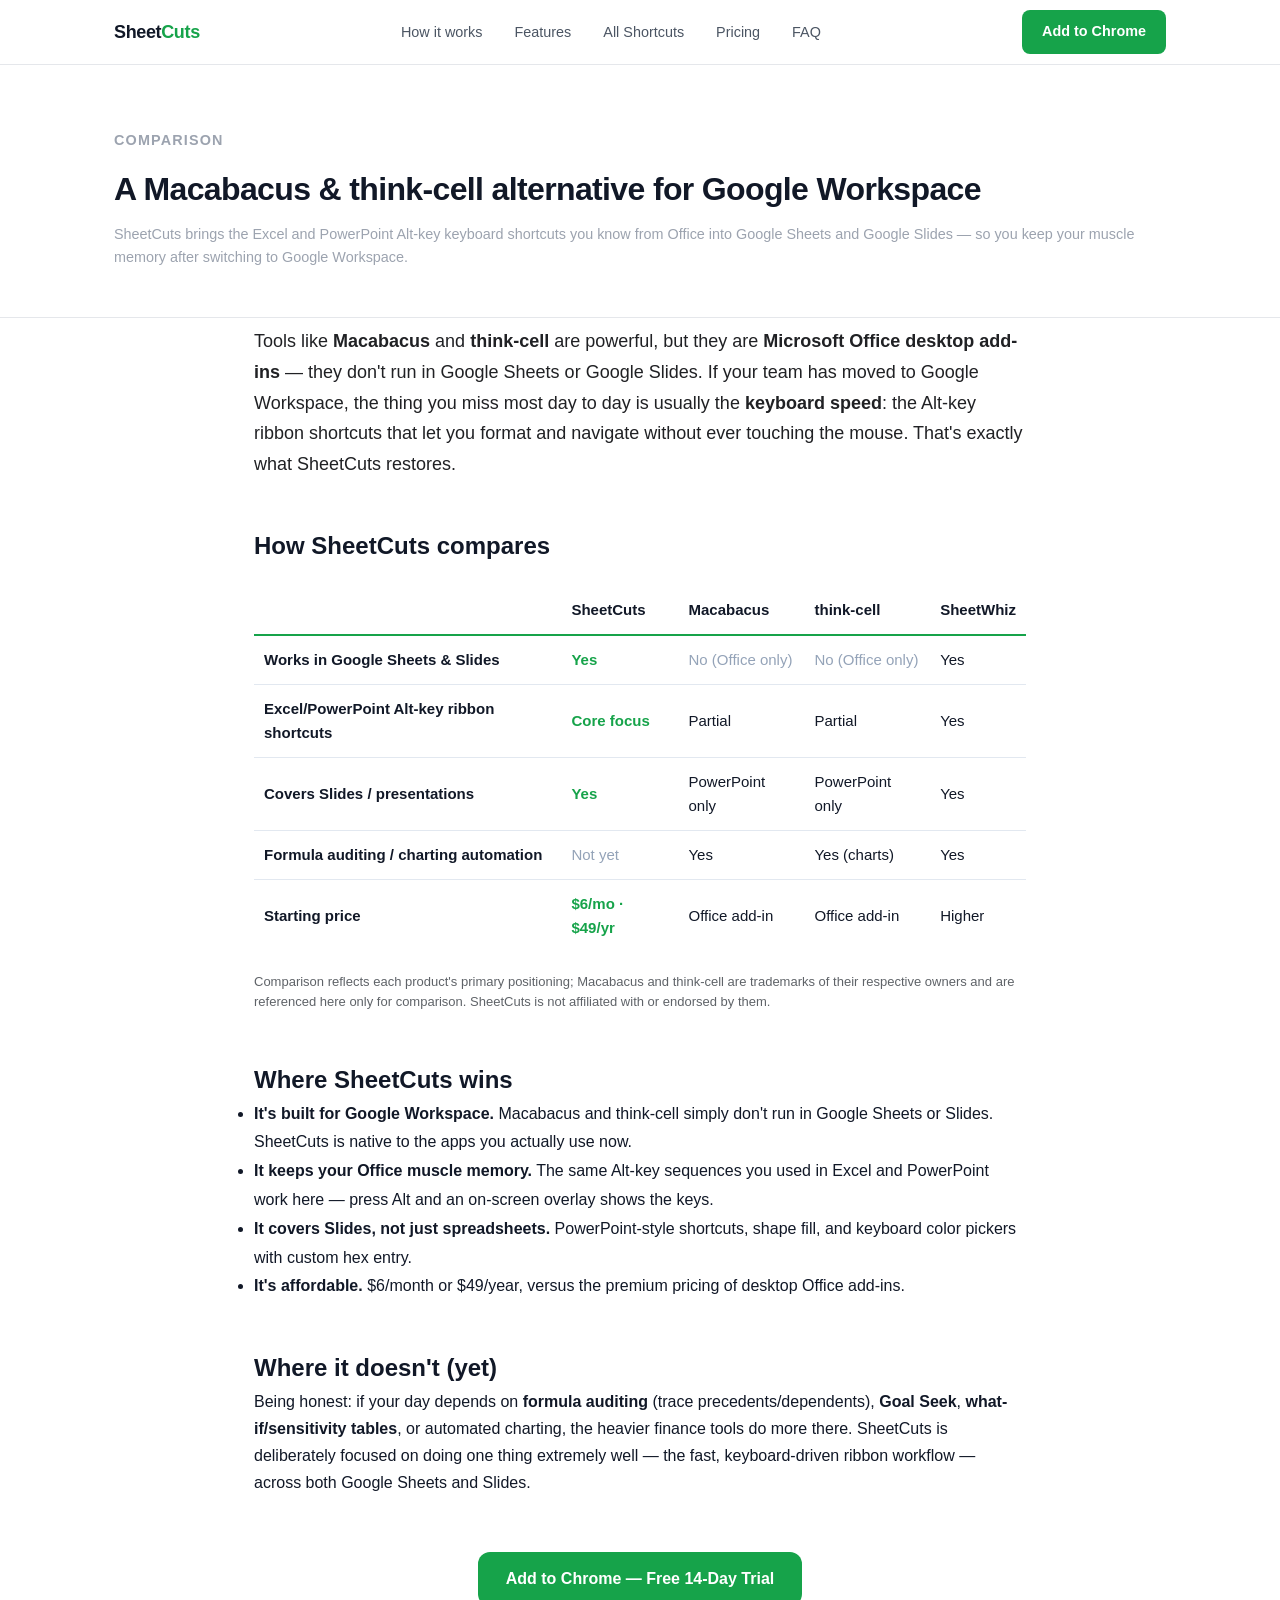
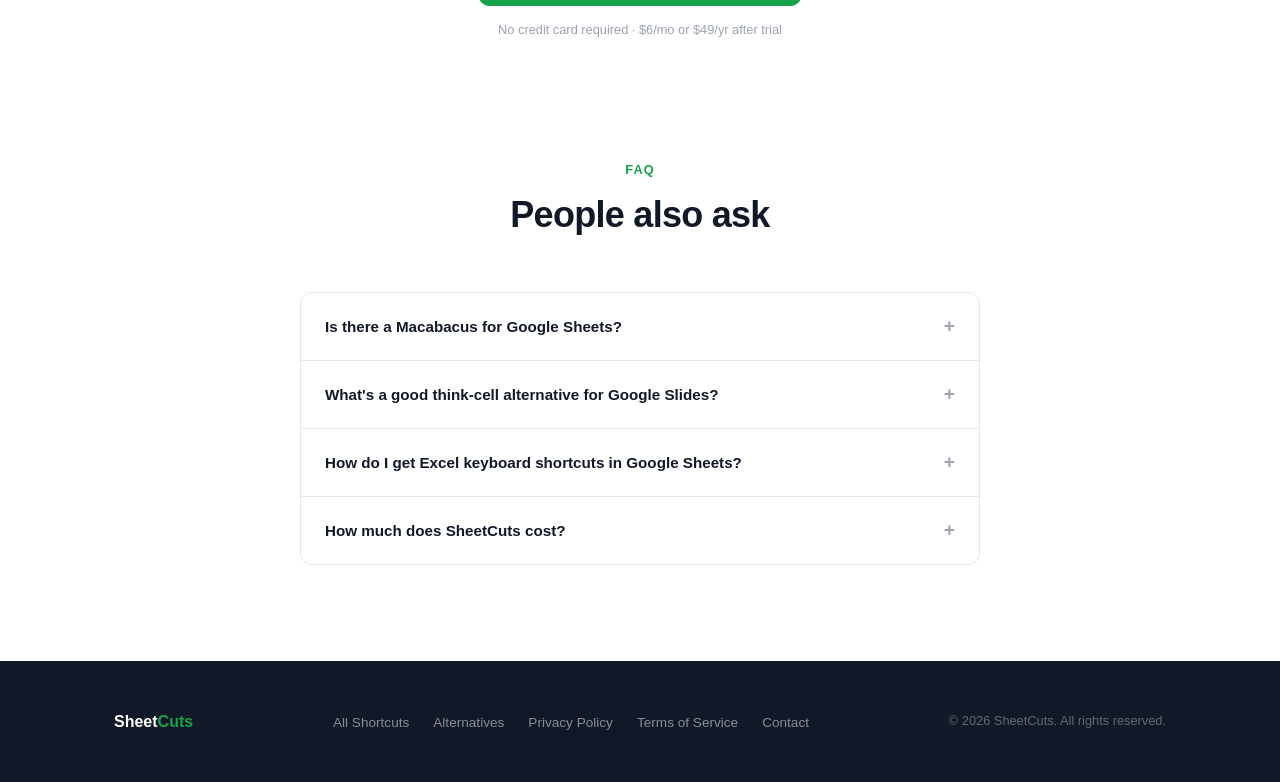
==== alternatives.html @ d7d9cd5d "Add alternatives page, JSON-LD schema, sitemap/robots, SEO titles - New /alternatives page (Macabacu" ====
<!DOCTYPE html>
<html lang="en">
<head>
  <meta charset="UTF-8">
  <meta http-equiv="Content-Security-Policy" content="default-src 'self'; script-src 'self'; style-src 'self' 'unsafe-inline' https://fonts.googleapis.com; font-src https://fonts.gstatic.com; img-src 'self' data:; connect-src 'self'; base-uri 'self'; form-action 'self'">
  <meta name="viewport" content="width=device-width, initial-scale=1.0">
  <title>Macabacus & think-cell alternative for Google Sheets & Slides | SheetCuts</title>
  <meta name="description" content="Looking for a Macabacus or think-cell alternative that works in Google Sheets and Slides? SheetCuts brings Excel & PowerPoint Alt-key keyboard shortcuts to Google Workspace for $6/month.">
  <link rel="canonical" href="https://www.sheetcuts.app/alternatives">

  <!-- Open Graph -->
  <meta property="og:type" content="website">
  <meta property="og:title" content="A Macabacus & think-cell alternative for Google Sheets & Slides">
  <meta property="og:description" content="SheetCuts brings Excel & PowerPoint Alt-key keyboard shortcuts to Google Sheets and Slides — built for Google Workspace, $6/month.">
  <meta property="og:url" content="https://www.sheetcuts.app/alternatives">

  <link rel="preconnect" href="https://fonts.googleapis.com">
  <link rel="preconnect" href="https://fonts.gstatic.com" crossorigin>
  <link href="https://fonts.googleapis.com/css2?family=Inter:wght@400;500;600;700;800&display=swap" rel="stylesheet">
  <link rel="stylesheet" href="style.css">

  <!-- Structured data: helps search engines and AI assistants extract the facts -->
  <script type="application/ld+json">
  {
    "@context": "https://schema.org",
    "@type": "SoftwareApplication",
    "name": "SheetCuts",
    "applicationCategory": "BusinessApplication",
    "operatingSystem": "Chrome (Google Sheets, Google Slides)",
    "url": "https://www.sheetcuts.app/",
    "description": "SheetCuts is a Chrome extension that brings Microsoft Office Alt-key ribbon keyboard shortcuts to Google Sheets and Google Slides. It is a lightweight, Google Workspace-native alternative to Excel and PowerPoint power-user add-ins such as Macabacus and think-cell, focused on keyboard-driven formatting and navigation.",
    "offers": {
      "@type": "Offer",
      "price": "6.00",
      "priceCurrency": "USD",
      "description": "$6/month or $49/year after a 14-day free trial."
    }
  }
  </script>
  <script type="application/ld+json">
  {
    "@context": "https://schema.org",
    "@type": "FAQPage",
    "mainEntity": [
      {
        "@type": "Question",
        "name": "Is there a Macabacus for Google Sheets?",
        "acceptedAnswer": {
          "@type": "Answer",
          "text": "Macabacus runs only inside Microsoft Office. If you have moved to Google Workspace, SheetCuts is the closest keyboard-first equivalent: it brings Excel and PowerPoint Alt-key ribbon shortcuts to Google Sheets and Google Slides, so you keep your Office muscle memory. SheetCuts focuses on shortcuts and formatting; it does not (yet) include Macabacus-style formula auditing or chart automation."
        }
      },
      {
        "@type": "Question",
        "name": "What is a good think-cell alternative for Google Slides?",
        "acceptedAnswer": {
          "@type": "Answer",
          "text": "think-cell is a Microsoft PowerPoint add-in and does not run in Google Slides. SheetCuts brings PowerPoint-style Alt-key keyboard shortcuts to Google Slides — text formatting, alignment, arrange, shape fill, and keyboard color pickers — for users who want that fast, keyboard-driven workflow in Google Workspace rather than charting automation."
        }
      },
      {
        "@type": "Question",
        "name": "How do I get Excel keyboard shortcuts in Google Sheets?",
        "acceptedAnswer": {
          "@type": "Answer",
          "text": "Install the SheetCuts Chrome extension. Press Alt in any Google Sheet and a key-tip overlay shows the same Alt-key ribbon shortcuts you know from Excel (Alt+H for Home, Alt+N for Insert, and so on). It covers 116 shortcuts across all seven ribbon tabs in Sheets, plus 53 in Google Slides."
        }
      },
      {
        "@type": "Question",
        "name": "How much does SheetCuts cost?",
        "acceptedAnswer": {
          "@type": "Answer",
          "text": "SheetCuts is $6 per month or $49 per year, with a 14-day free trial and no credit card required to start. That is a fraction of the cost of desktop Office add-ins."
        }
      }
    ]
  }
  </script>
</head>
<body>

  <!-- Navigation -->
  <nav>
    <div class="container nav-inner">
      <a href="/" class="nav-logo">Sheet<span>Cuts</span></a>
      <ul class="nav-links">
        <li><a href="/#how-it-works">How it works</a></li>
        <li><a href="/#features">Features</a></li>
        <li><a href="/shortcuts">All Shortcuts</a></li>
        <li><a href="/#pricing">Pricing</a></li>
        <li><a href="/#faq">FAQ</a></li>
      </ul>
      <a href="https://chromewebstore.google.com/detail/sheetcuts/gdgindnabolfjpibpclidgkjghapodpd" target="_blank" rel="noopener" class="btn btn-primary">Add to Chrome</a>
    </div>
  </nav>

  <!-- Page Header -->
  <div class="page-header">
    <div class="container">
      <p class="section-label">Comparison</p>
      <h1>A Macabacus &amp; think-cell alternative for Google Workspace</h1>
      <p>SheetCuts brings the Excel and PowerPoint Alt-key keyboard shortcuts you know from Office into Google Sheets and Google Slides &mdash; so you keep your muscle memory after switching to Google Workspace.</p>
    </div>
  </div>

  <div class="container" style="max-width:820px; padding-top:8px;">

    <!-- Plain, extractable summary (good for both readers and AI assistants) -->
    <p style="font-size:18px; line-height:1.7; color:#202124;">
      Tools like <strong>Macabacus</strong> and <strong>think-cell</strong> are powerful, but they are
      <strong>Microsoft Office desktop add-ins</strong> &mdash; they don't run in Google Sheets or Google Slides.
      If your team has moved to Google Workspace, the thing you miss most day to day is usually the
      <strong>keyboard speed</strong>: the Alt-key ribbon shortcuts that let you format and navigate without ever
      touching the mouse. That's exactly what SheetCuts restores.
    </p>

    <h2 style="margin-top:48px;">How SheetCuts compares</h2>
    <div style="overflow-x:auto;">
      <table style="width:100%; border-collapse:collapse; margin:20px 0; font-size:15px;">
        <thead>
          <tr style="border-bottom:2px solid #16a34a; text-align:left;">
            <th style="padding:12px 10px;">&nbsp;</th>
            <th style="padding:12px 10px;">SheetCuts</th>
            <th style="padding:12px 10px;">Macabacus</th>
            <th style="padding:12px 10px;">think-cell</th>
            <th style="padding:12px 10px;">SheetWhiz</th>
          </tr>
        </thead>
        <tbody>
          <tr style="border-bottom:1px solid #e2e8f0;">
            <td style="padding:12px 10px; font-weight:600;">Works in Google Sheets &amp; Slides</td>
            <td style="padding:12px 10px; color:#16a34a; font-weight:600;">Yes</td>
            <td style="padding:12px 10px; color:#94a3b8;">No (Office only)</td>
            <td style="padding:12px 10px; color:#94a3b8;">No (Office only)</td>
            <td style="padding:12px 10px;">Yes</td>
          </tr>
          <tr style="border-bottom:1px solid #e2e8f0;">
            <td style="padding:12px 10px; font-weight:600;">Excel/PowerPoint Alt-key ribbon shortcuts</td>
            <td style="padding:12px 10px; color:#16a34a; font-weight:600;">Core focus</td>
            <td style="padding:12px 10px;">Partial</td>
            <td style="padding:12px 10px;">Partial</td>
            <td style="padding:12px 10px;">Yes</td>
          </tr>
          <tr style="border-bottom:1px solid #e2e8f0;">
            <td style="padding:12px 10px; font-weight:600;">Covers Slides / presentations</td>
            <td style="padding:12px 10px; color:#16a34a; font-weight:600;">Yes</td>
            <td style="padding:12px 10px;">PowerPoint only</td>
            <td style="padding:12px 10px;">PowerPoint only</td>
            <td style="padding:12px 10px;">Yes</td>
          </tr>
          <tr style="border-bottom:1px solid #e2e8f0;">
            <td style="padding:12px 10px; font-weight:600;">Formula auditing / charting automation</td>
            <td style="padding:12px 10px; color:#94a3b8;">Not yet</td>
            <td style="padding:12px 10px;">Yes</td>
            <td style="padding:12px 10px;">Yes (charts)</td>
            <td style="padding:12px 10px;">Yes</td>
          </tr>
          <tr>
            <td style="padding:12px 10px; font-weight:600;">Starting price</td>
            <td style="padding:12px 10px; color:#16a34a; font-weight:600;">$6/mo &middot; $49/yr</td>
            <td style="padding:12px 10px;">Office add-in</td>
            <td style="padding:12px 10px;">Office add-in</td>
            <td style="padding:12px 10px;">Higher</td>
          </tr>
        </tbody>
      </table>
    </div>
    <p style="color:#5f6368; font-size:13px;">Comparison reflects each product's primary positioning; Macabacus and think-cell are trademarks of their respective owners and are referenced here only for comparison. SheetCuts is not affiliated with or endorsed by them.</p>

    <h2 style="margin-top:48px;">Where SheetCuts wins</h2>
    <ul style="font-size:16px; line-height:1.8;">
      <li><strong>It's built for Google Workspace.</strong> Macabacus and think-cell simply don't run in Google Sheets or Slides. SheetCuts is native to the apps you actually use now.</li>
      <li><strong>It keeps your Office muscle memory.</strong> The same Alt-key sequences you used in Excel and PowerPoint work here &mdash; press Alt and an on-screen overlay shows the keys.</li>
      <li><strong>It covers Slides, not just spreadsheets.</strong> PowerPoint-style shortcuts, shape fill, and keyboard color pickers with custom hex entry.</li>
      <li><strong>It's affordable.</strong> $6/month or $49/year, versus the premium pricing of desktop Office add-ins.</li>
    </ul>

    <h2 style="margin-top:48px;">Where it doesn't (yet)</h2>
    <p style="font-size:16px; line-height:1.7;">
      Being honest: if your day depends on <strong>formula auditing</strong> (trace precedents/dependents),
      <strong>Goal Seek</strong>, <strong>what-if/sensitivity tables</strong>, or automated charting, the
      heavier finance tools do more there. SheetCuts is deliberately focused on doing one thing extremely well
      &mdash; the fast, keyboard-driven ribbon workflow &mdash; across both Google Sheets and Slides.
    </p>

    <div style="text-align:center; margin:56px 0 24px;">
      <a href="https://chromewebstore.google.com/detail/sheetcuts/gdgindnabolfjpibpclidgkjghapodpd" target="_blank" rel="noopener" class="btn btn-primary btn-lg">Add to Chrome &mdash; Free 14-Day Trial</a>
      <p class="hero-note" style="margin-top:14px;">No credit card required &middot; $6/mo or $49/yr after trial</p>
    </div>

  </div>

  <!-- FAQ -->
  <section id="faq">
    <div class="container" style="text-align:center;">
      <div class="section-label">FAQ</div>
      <h2 class="section-title">People also ask</h2>
      <div class="faq-list" style="text-align:left;">

        <div class="faq-item">
          <button class="faq-question">Is there a Macabacus for Google Sheets?<span class="faq-icon">+</span></button>
          <div class="faq-answer">Macabacus runs only inside Microsoft Office. If you've moved to Google Workspace, SheetCuts is the closest keyboard-first equivalent: it brings Excel and PowerPoint Alt-key ribbon shortcuts to Google Sheets and Slides so you keep your Office muscle memory. SheetCuts focuses on shortcuts and formatting; it doesn't (yet) include Macabacus-style formula auditing or chart automation.</div>
        </div>

        <div class="faq-item">
          <button class="faq-question">What's a good think-cell alternative for Google Slides?<span class="faq-icon">+</span></button>
          <div class="faq-answer">think-cell is a PowerPoint add-in and doesn't run in Google Slides. SheetCuts brings PowerPoint-style Alt-key keyboard shortcuts to Google Slides — text formatting, alignment, arrange, shape fill, and keyboard color pickers — for people who want that fast, keyboard-driven workflow in Google Workspace.</div>
        </div>

        <div class="faq-item">
          <button class="faq-question">How do I get Excel keyboard shortcuts in Google Sheets?<span class="faq-icon">+</span></button>
          <div class="faq-answer">Install the SheetCuts Chrome extension and press Alt in any Google Sheet — a key-tip overlay shows the same Alt-key ribbon shortcuts you know from Excel (Alt+H, Alt+N, and so on). It covers 116 shortcuts across all seven Sheets ribbon tabs, plus 53 in Google Slides.</div>
        </div>

        <div class="faq-item">
          <button class="faq-question">How much does SheetCuts cost?<span class="faq-icon">+</span></button>
          <div class="faq-answer">$6 per month or $49 per year, with a 14-day free trial and no credit card required to start — a fraction of the cost of desktop Office add-ins.</div>
        </div>

      </div>
    </div>
  </section>

  <!-- Footer -->
  <footer>
    <div class="container footer-inner">
      <div class="footer-logo">Sheet<span>Cuts</span></div>
      <ul class="footer-links">
        <li><a href="/shortcuts">All Shortcuts</a></li>
        <li><a href="/alternatives">Alternatives</a></li>
        <li><a href="/privacy">Privacy Policy</a></li>
        <li><a href="/terms">Terms of Service</a></li>
        <li><a href="mailto:sheetcuts@gmail.com">Contact</a></li>
      </ul>
      <p class="footer-copy">&copy; 2026 SheetCuts. All rights reserved.</p>
    </div>
  </footer>

  <script src="main.js"></script>

</body>
</html>
---- style.css ----
/* ─── Reset & Base ─────────────────────────────────────────── */
*, *::before, *::after { box-sizing: border-box; margin: 0; padding: 0; }

:root {
  --brand:        #16a34a;
  --brand-dark:   #15803d;
  --brand-light:  #f0fdf4;
  --brand-border: #bbf7d0;
  --text-primary: #111827;
  --text-secondary: #4b5563;
  --text-muted:   #9ca3af;
  --border:       #e5e7eb;
  --bg:           #ffffff;
  --bg-subtle:    #f9fafb;
  --radius:       12px;
  --radius-sm:    8px;
  --shadow-sm:    0 1px 2px rgba(0,0,0,0.05);
  --shadow:       0 1px 3px rgba(0,0,0,0.1), 0 1px 2px rgba(0,0,0,0.06);
  --shadow-md:    0 4px 6px -1px rgba(0,0,0,0.1), 0 2px 4px -1px rgba(0,0,0,0.06);
  --shadow-lg:    0 10px 15px -3px rgba(0,0,0,0.1), 0 4px 6px -2px rgba(0,0,0,0.05);
}

html { scroll-behavior: smooth; }

body {
  font-family: 'Inter', -apple-system, BlinkMacSystemFont, 'Segoe UI', sans-serif;
  color: var(--text-primary);
  line-height: 1.6;
  background: var(--bg);
  -webkit-font-smoothing: antialiased;
}

a { color: var(--brand); text-decoration: none; }
a:hover { color: var(--brand-dark); }

img { max-width: 100%; display: block; }

/* ─── Layout ────────────────────────────────────────────────── */
.container {
  max-width: 1100px;
  margin: 0 auto;
  padding: 0 24px;
}

section { padding: 96px 0; }

/* ─── Navigation ────────────────────────────────────────────── */
nav {
  position: sticky;
  top: 0;
  z-index: 100;
  background: rgba(255,255,255,0.9);
  backdrop-filter: blur(12px);
  border-bottom: 1px solid var(--border);
}

.nav-inner {
  display: flex;
  align-items: center;
  justify-content: space-between;
  height: 64px;
}

.nav-logo {
  font-size: 1.125rem;
  font-weight: 700;
  color: var(--text-primary);
  letter-spacing: -0.02em;
}

.nav-logo span { color: var(--brand); }

.nav-links {
  display: flex;
  align-items: center;
  gap: 32px;
  list-style: none;
}

.nav-links a {
  font-size: 0.9rem;
  font-weight: 500;
  color: var(--text-secondary);
  transition: color 0.15s;
}

.nav-links a:hover { color: var(--text-primary); }

/* ─── Buttons ────────────────────────────────────────────────── */
.btn {
  display: inline-flex;
  align-items: center;
  gap: 8px;
  padding: 10px 20px;
  border-radius: var(--radius-sm);
  font-size: 0.9rem;
  font-weight: 600;
  cursor: pointer;
  transition: all 0.15s;
  border: none;
  text-decoration: none;
}

.btn-primary {
  background: var(--brand);
  color: #fff;
}

.btn-primary:hover {
  background: var(--brand-dark);
  color: #fff;
  transform: translateY(-1px);
  box-shadow: var(--shadow-md);
}

.btn-lg {
  padding: 14px 28px;
  font-size: 1rem;
  border-radius: var(--radius);
}

.btn-outline {
  background: transparent;
  color: var(--text-secondary);
  border: 1px solid var(--border);
}

.btn-outline:hover {
  background: var(--bg-subtle);
  color: var(--text-primary);
}

/* ─── Hero ───────────────────────────────────────────────────── */
.hero {
  padding: 80px 0 96px;
  text-align: center;
  background: linear-gradient(180deg, var(--brand-light) 0%, var(--bg) 100%);
}

.hero-badge {
  display: inline-flex;
  align-items: center;
  gap: 6px;
  background: var(--brand-light);
  border: 1px solid var(--brand-border);
  color: var(--brand-dark);
  font-size: 0.8rem;
  font-weight: 600;
  padding: 4px 12px;
  border-radius: 100px;
  margin-bottom: 28px;
  letter-spacing: 0.01em;
}

.hero h1 {
  font-size: clamp(2.25rem, 5vw, 3.5rem);
  font-weight: 800;
  line-height: 1.15;
  letter-spacing: -0.03em;
  color: var(--text-primary);
  margin-bottom: 20px;
  max-width: 700px;
  margin-left: auto;
  margin-right: auto;
}

.hero h1 em {
  font-style: normal;
  color: var(--brand);
}

.hero p {
  font-size: 1.125rem;
  color: var(--text-secondary);
  max-width: 540px;
  margin: 0 auto 36px;
  line-height: 1.7;
}

.hero-cta {
  display: flex;
  align-items: center;
  justify-content: center;
  gap: 12px;
  flex-wrap: wrap;
}

.hero-note {
  font-size: 0.8rem;
  color: var(--text-muted);
  margin-top: 12px;
}

/* Overlay mockup */
.overlay-mockup {
  margin: 56px auto 0;
  max-width: 620px;
  background: rgba(30, 30, 30, 0.92);
  border-radius: var(--radius);
  padding: 16px 20px 20px;
  box-shadow: var(--shadow-lg), 0 0 0 1px rgba(255,255,255,0.08);
  text-align: left;
}

.overlay-breadcrumb {
  font-size: 0.75rem;
  color: rgba(255,255,255,0.5);
  font-family: monospace;
  margin-bottom: 12px;
  letter-spacing: 0.05em;
}

.overlay-keys {
  display: flex;
  flex-wrap: wrap;
  gap: 8px;
}

.key-badge {
  display: inline-flex;
  flex-direction: column;
  align-items: center;
  gap: 4px;
  min-width: 64px;
  padding: 8px 10px;
  background: rgba(255,255,255,0.1);
  border: 1px solid rgba(255,255,255,0.15);
  border-radius: 6px;
}

.key-badge .key {
  font-size: 1rem;
  font-weight: 700;
  color: #fff;
  font-family: monospace;
  background: rgba(255,255,255,0.15);
  width: 28px;
  height: 28px;
  display: flex;
  align-items: center;
  justify-content: center;
  border-radius: 4px;
}

.key-badge .label {
  font-size: 0.65rem;
  color: rgba(255,255,255,0.65);
  text-align: center;
  line-height: 1.2;
}

/* ─── Stats Bar ──────────────────────────────────────────────── */
.stats-bar {
  padding: 0;
  border-top: 1px solid var(--border);
  border-bottom: 1px solid var(--border);
}

.stats-inner {
  display: flex;
  justify-content: center;
  gap: 0;
}

.stat {
  display: flex;
  align-items: center;
  gap: 10px;
  padding: 24px 48px;
  border-right: 1px solid var(--border);
}

.stat:last-child { border-right: none; }

.stat-icon {
  font-size: 1.25rem;
}

.stat-text strong {
  display: block;
  font-size: 1.1rem;
  font-weight: 700;
  color: var(--text-primary);
  line-height: 1.2;
}

.stat-text span {
  font-size: 0.8rem;
  color: var(--text-muted);
}

/* ─── How It Works ───────────────────────────────────────────── */
.how-it-works { background: var(--bg-subtle); }

.section-label {
  font-size: 0.8rem;
  font-weight: 700;
  color: var(--brand);
  text-transform: uppercase;
  letter-spacing: 0.08em;
  margin-bottom: 12px;
}

.section-title {
  font-size: clamp(1.75rem, 3vw, 2.25rem);
  font-weight: 800;
  letter-spacing: -0.02em;
  line-height: 1.2;
  margin-bottom: 16px;
}

.section-subtitle {
  font-size: 1.05rem;
  color: var(--text-secondary);
  max-width: 520px;
  line-height: 1.7;
}

.steps {
  display: grid;
  grid-template-columns: repeat(3, 1fr);
  gap: 24px;
  margin-top: 56px;
}

.step {
  background: var(--bg);
  border: 1px solid var(--border);
  border-radius: var(--radius);
  padding: 32px 28px;
  box-shadow: var(--shadow-sm);
}

.step-num {
  display: inline-flex;
  align-items: center;
  justify-content: center;
  width: 36px;
  height: 36px;
  background: var(--brand-light);
  color: var(--brand);
  font-weight: 800;
  font-size: 0.9rem;
  border-radius: 8px;
  margin-bottom: 16px;
}

.step h3 {
  font-size: 1.05rem;
  font-weight: 700;
  margin-bottom: 8px;
  letter-spacing: -0.01em;
}

.step p {
  font-size: 0.9rem;
  color: var(--text-secondary);
  line-height: 1.6;
}

/* ─── Features ───────────────────────────────────────────────── */
.features-grid {
  display: grid;
  grid-template-columns: 1fr 1fr;
  gap: 32px;
  margin-top: 56px;
}

.feature-card {
  border: 1px solid var(--border);
  border-radius: var(--radius);
  padding: 32px;
  box-shadow: var(--shadow-sm);
}

.feature-card-header {
  display: flex;
  align-items: center;
  gap: 12px;
  margin-bottom: 20px;
}

.app-icon {
  width: 36px;
  height: 36px;
  border-radius: 8px;
  display: flex;
  align-items: center;
  justify-content: center;
  font-size: 1.1rem;
  font-weight: 700;
}

.app-icon.sheets { background: #e8f5e9; color: #2e7d32; }
.app-icon.slides { background: #fff3e0; color: #e65100; }

.feature-card h3 {
  font-size: 1.05rem;
  font-weight: 700;
  letter-spacing: -0.01em;
}

.feature-card h3 small {
  display: block;
  font-size: 0.75rem;
  font-weight: 500;
  color: var(--text-muted);
  letter-spacing: 0;
}

.tab-list {
  list-style: none;
  display: flex;
  flex-direction: column;
  gap: 10px;
}

.tab-list li {
  display: flex;
  align-items: flex-start;
  gap: 12px;
  font-size: 0.875rem;
  color: var(--text-secondary);
  line-height: 1.5;
}

.tab-key {
  display: inline-flex;
  align-items: center;
  justify-content: center;
  min-width: 60px;
  background: var(--bg-subtle);
  border: 1px solid var(--border);
  border-radius: 4px;
  font-family: monospace;
  font-size: 0.75rem;
  font-weight: 600;
  color: var(--text-primary);
  padding: 2px 6px;
  flex-shrink: 0;
}

.coming-soon-tag {
  display: inline-block;
  font-size: 0.7rem;
  font-weight: 600;
  color: var(--text-muted);
  background: var(--bg-subtle);
  border: 1px solid var(--border);
  border-radius: 100px;
  padding: 1px 8px;
  margin-top: 12px;
}

/* ─── Pricing ────────────────────────────────────────────────── */
.pricing { background: var(--bg-subtle); }

.pricing-grid {
  display: grid;
  grid-template-columns: repeat(3, 1fr);
  gap: 20px;
  margin-top: 56px;
  align-items: start;
}

.pricing-card {
  background: var(--bg);
  border: 1px solid var(--border);
  border-radius: var(--radius);
  padding: 32px 28px;
  box-shadow: var(--shadow-sm);
}

.pricing-card.featured {
  border-color: var(--brand);
  box-shadow: 0 0 0 1px var(--brand), var(--shadow-md);
  position: relative;
}

.featured-badge {
  position: absolute;
  top: -12px;
  left: 50%;
  transform: translateX(-50%);
  background: var(--brand);
  color: #fff;
  font-size: 0.72rem;
  font-weight: 700;
  padding: 3px 12px;
  border-radius: 100px;
  letter-spacing: 0.04em;
  text-transform: uppercase;
  white-space: nowrap;
}

.pricing-card h3 {
  font-size: 0.85rem;
  font-weight: 700;
  text-transform: uppercase;
  letter-spacing: 0.06em;
  color: var(--text-muted);
  margin-bottom: 12px;
}

.price {
  display: flex;
  align-items: baseline;
  gap: 4px;
  margin-bottom: 4px;
}

.price .amount {
  font-size: 2.5rem;
  font-weight: 800;
  letter-spacing: -0.03em;
  color: var(--text-primary);
}

.price .period {
  font-size: 0.875rem;
  color: var(--text-muted);
}

.price-note {
  font-size: 0.8rem;
  color: var(--text-muted);
  margin-bottom: 24px;
  min-height: 20px;
}

.price-note.savings {
  color: var(--brand);
  font-weight: 600;
}

.pricing-divider {
  border: none;
  border-top: 1px solid var(--border);
  margin: 24px 0;
}

.feature-list {
  list-style: none;
  display: flex;
  flex-direction: column;
  gap: 10px;
  margin-bottom: 28px;
}

.feature-list li {
  display: flex;
  align-items: center;
  gap: 8px;
  font-size: 0.875rem;
  color: var(--text-secondary);
}

.feature-list li::before {
  content: '✓';
  color: var(--brand);
  font-weight: 700;
  flex-shrink: 0;
}

.pricing-card .btn { width: 100%; justify-content: center; }

/* ─── FAQ ─────────────────────────────────────────────────────── */
.faq-list {
  max-width: 680px;
  margin: 56px auto 0;
  display: flex;
  flex-direction: column;
  gap: 0;
  border: 1px solid var(--border);
  border-radius: var(--radius);
  overflow: hidden;
}

.faq-item {
  border-bottom: 1px solid var(--border);
}

.faq-item:last-child { border-bottom: none; }

.faq-question {
  width: 100%;
  background: none;
  border: none;
  padding: 20px 24px;
  text-align: left;
  font-size: 0.95rem;
  font-weight: 600;
  color: var(--text-primary);
  cursor: pointer;
  display: flex;
  justify-content: space-between;
  align-items: center;
  gap: 16px;
  font-family: inherit;
  line-height: 1.4;
  transition: background 0.15s;
}

.faq-question:hover { background: var(--bg-subtle); }

.faq-icon {
  flex-shrink: 0;
  font-size: 1.2rem;
  color: var(--text-muted);
  transition: transform 0.2s;
}

.faq-item.open .faq-icon { transform: rotate(45deg); }

.faq-answer {
  display: none;
  padding: 0 24px 20px;
  font-size: 0.9rem;
  color: var(--text-secondary);
  line-height: 1.7;
}

.faq-item.open .faq-answer { display: block; }

/* ─── Footer ─────────────────────────────────────────────────── */
footer {
  background: var(--text-primary);
  color: rgba(255,255,255,0.6);
  padding: 48px 0;
}

.footer-inner {
  display: flex;
  align-items: center;
  justify-content: space-between;
  flex-wrap: wrap;
  gap: 20px;
}

.footer-logo {
  font-size: 1rem;
  font-weight: 700;
  color: #fff;
}

.footer-logo span { color: var(--brand); }

.footer-links {
  display: flex;
  gap: 24px;
  list-style: none;
}

.footer-links a {
  font-size: 0.85rem;
  color: rgba(255,255,255,0.5);
  transition: color 0.15s;
}

.footer-links a:hover { color: #fff; }

.footer-copy {
  font-size: 0.8rem;
  color: rgba(255,255,255,0.35);
}

/* ─── Inner pages (Privacy / Terms) ─────────────────────────── */
.page-header {
  padding: 64px 0 48px;
  border-bottom: 1px solid var(--border);
}

.page-header h1 {
  font-size: 2rem;
  font-weight: 800;
  letter-spacing: -0.02em;
  margin-bottom: 8px;
}

.page-header p {
  font-size: 0.9rem;
  color: var(--text-muted);
}

.page-content {
  padding: 64px 0 96px;
  max-width: 720px;
}

.page-content h2 {
  font-size: 1.15rem;
  font-weight: 700;
  margin: 40px 0 12px;
  color: var(--text-primary);
}

.page-content p {
  font-size: 0.95rem;
  color: var(--text-secondary);
  line-height: 1.8;
  margin-bottom: 16px;
}

.page-content ul {
  padding-left: 20px;
  margin-bottom: 16px;
  display: flex;
  flex-direction: column;
  gap: 8px;
}

.page-content ul li {
  font-size: 0.95rem;
  color: var(--text-secondary);
  line-height: 1.7;
}

.page-content a { color: var(--brand); }

/* ─── Shortcuts Page ─────────────────────────────────────────── */
.shortcuts-container {
  padding-top: 56px;
  padding-bottom: 96px;
}

.shortcuts-page-section {
  margin-bottom: 72px;
}

.shortcuts-app-header {
  display: flex;
  align-items: center;
  gap: 14px;
  margin-bottom: 28px;
  padding-bottom: 20px;
  border-bottom: 2px solid var(--border);
}

.shortcuts-app-header h2 {
  font-size: 1.35rem;
  font-weight: 800;
  letter-spacing: -0.02em;
  color: var(--text-primary);
  margin-bottom: 2px;
}

.shortcuts-app-header p {
  font-size: 0.82rem;
  color: var(--text-muted);
}

.shortcut-tab-group {
  margin-bottom: 20px;
  border: 1px solid var(--border);
  border-radius: var(--radius);
  overflow: hidden;
  box-shadow: var(--shadow-sm);
}

.shortcut-tab-header {
  display: flex;
  align-items: center;
  gap: 10px;
  padding: 11px 16px;
  background: var(--bg-subtle);
  border-bottom: 1px solid var(--border);
  font-size: 0.8rem;
  font-weight: 700;
  color: var(--text-secondary);
  letter-spacing: 0.01em;
}

.shortcut-tab-seq {
  font-family: monospace;
  font-size: 0.72rem;
  font-weight: 700;
  background: var(--brand-light);
  color: var(--brand-dark);
  border: 1px solid var(--brand-border);
  border-radius: 4px;
  padding: 1px 7px;
}

.shortcut-tab-body {
  padding: 16px;
}

.shortcut-subgroup {
  margin-bottom: 16px;
}

.shortcut-subgroup:last-child {
  margin-bottom: 0;
}

.shortcut-subgroup-label {
  font-size: 0.68rem;
  font-weight: 700;
  text-transform: uppercase;
  letter-spacing: 0.07em;
  color: var(--text-muted);
  margin-bottom: 6px;
}

.shortcuts-grid {
  display: grid;
  grid-template-columns: 1fr 1fr;
  gap: 3px;
}

.shortcut-row {
  display: flex;
  align-items: center;
  gap: 10px;
  padding: 5px 6px;
  border-radius: 5px;
  font-size: 0.82rem;
  color: var(--text-secondary);
  line-height: 1.4;
}

.shortcut-row:hover {
  background: var(--bg-subtle);
}

.shortcut-key {
  font-family: monospace;
  font-size: 0.7rem;
  font-weight: 600;
  background: var(--bg-subtle);
  border: 1px solid var(--border);
  border-radius: 4px;
  color: var(--text-primary);
  padding: 2px 6px;
  flex-shrink: 0;
  white-space: nowrap;
}

.shortcuts-coming-soon {
  font-size: 0.82rem;
  color: var(--text-muted);
  margin-top: 16px;
}

.feature-card-see-all {
  display: inline-block;
  font-size: 0.8rem;
  color: var(--brand);
  margin-top: 14px;
  font-weight: 500;
}

.feature-card-see-all:hover {
  color: var(--brand-dark);
}

/* ─── Responsive ─────────────────────────────────────────────── */
@media (max-width: 768px) {
  section { padding: 64px 0; }

  .nav-links { display: none; }

  .steps { grid-template-columns: 1fr; }

  .features-grid { grid-template-columns: 1fr; }

  .pricing-grid {
    grid-template-columns: 1fr;
    max-width: 400px;
    margin-left: auto;
    margin-right: auto;
  }

  .stats-inner {
    flex-direction: column;
  }

  .stat {
    border-right: none;
    border-bottom: 1px solid var(--border);
    padding: 20px 24px;
    justify-content: center;
  }

  .stat:last-child { border-bottom: none; }

  .footer-inner { flex-direction: column; text-align: center; }

  .footer-links { justify-content: center; }

  .overlay-mockup { margin-top: 40px; }
}
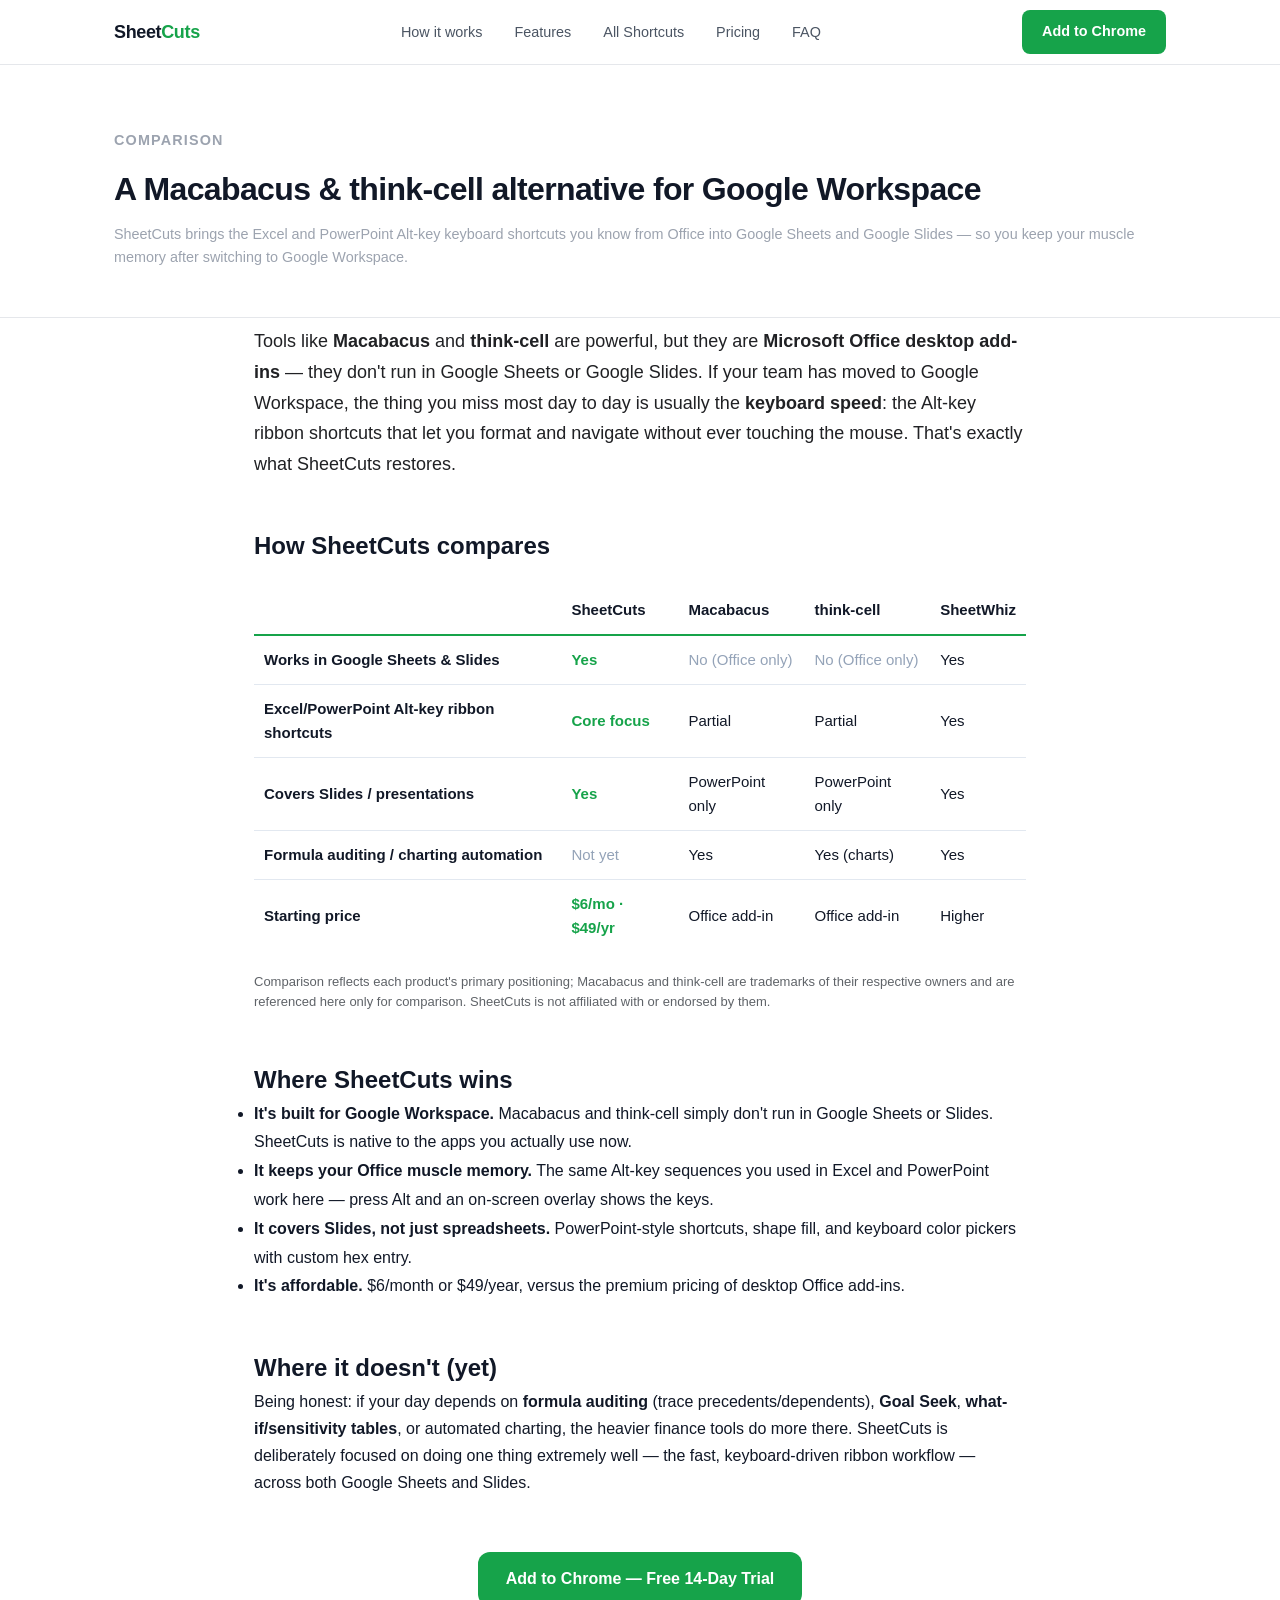
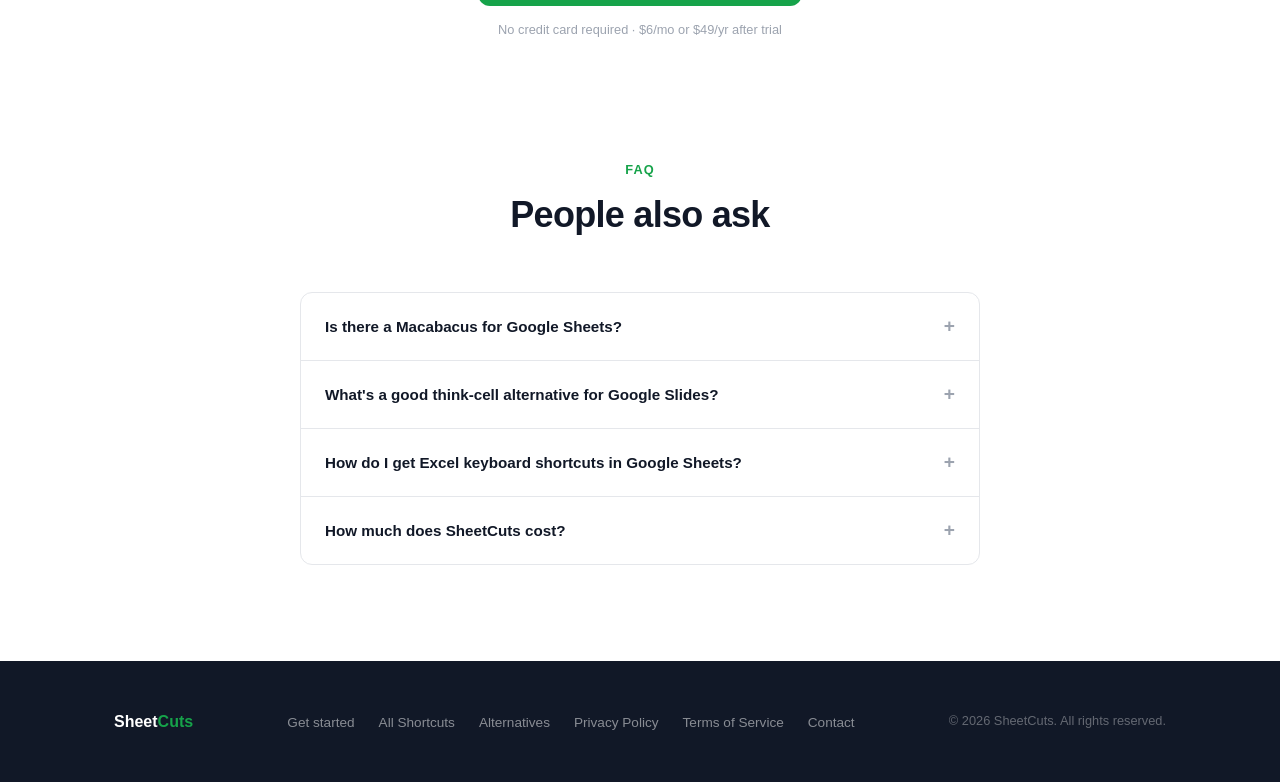
==== commit 22f63627: "Add hosted onboarding page (/onboarding) with the interactive practice sheet Web twin of the extensi" ====
--- a/alternatives.html
+++ b/alternatives.html
@@ -18,6 +18,9 @@
   <link rel="preconnect" href="https://fonts.gstatic.com" crossorigin>
   <link href="https://fonts.googleapis.com/css2?family=Inter:wght@400;500;600;700;800&display=swap" rel="stylesheet">
   <link rel="stylesheet" href="style.css">
+  <link rel="icon" href="/favicon.ico" sizes="any">
+  <link rel="icon" type="image/svg+xml" href="/favicon.svg">
+  <link rel="apple-touch-icon" href="/apple-touch-icon.png">
 
   <!-- Structured data: helps search engines and AI assistants extract the facts -->
   <script type="application/ld+json">
@@ -227,6 +230,7 @@
     <div class="container footer-inner">
       <div class="footer-logo">Sheet<span>Cuts</span></div>
       <ul class="footer-links">
+        <li><a href="/onboarding">Get started</a></li>
         <li><a href="/shortcuts">All Shortcuts</a></li>
         <li><a href="/alternatives">Alternatives</a></li>
         <li><a href="/privacy">Privacy Policy</a></li>
--- a/style.css
+++ b/style.css
@@ -886,7 +886,7 @@
 
   .footer-inner { flex-direction: column; text-align: center; }
 
-  .footer-links { justify-content: center; }
+  .footer-links { justify-content: center; flex-wrap: wrap; row-gap: 8px; }
 
   .overlay-mockup { margin-top: 40px; }
 }
